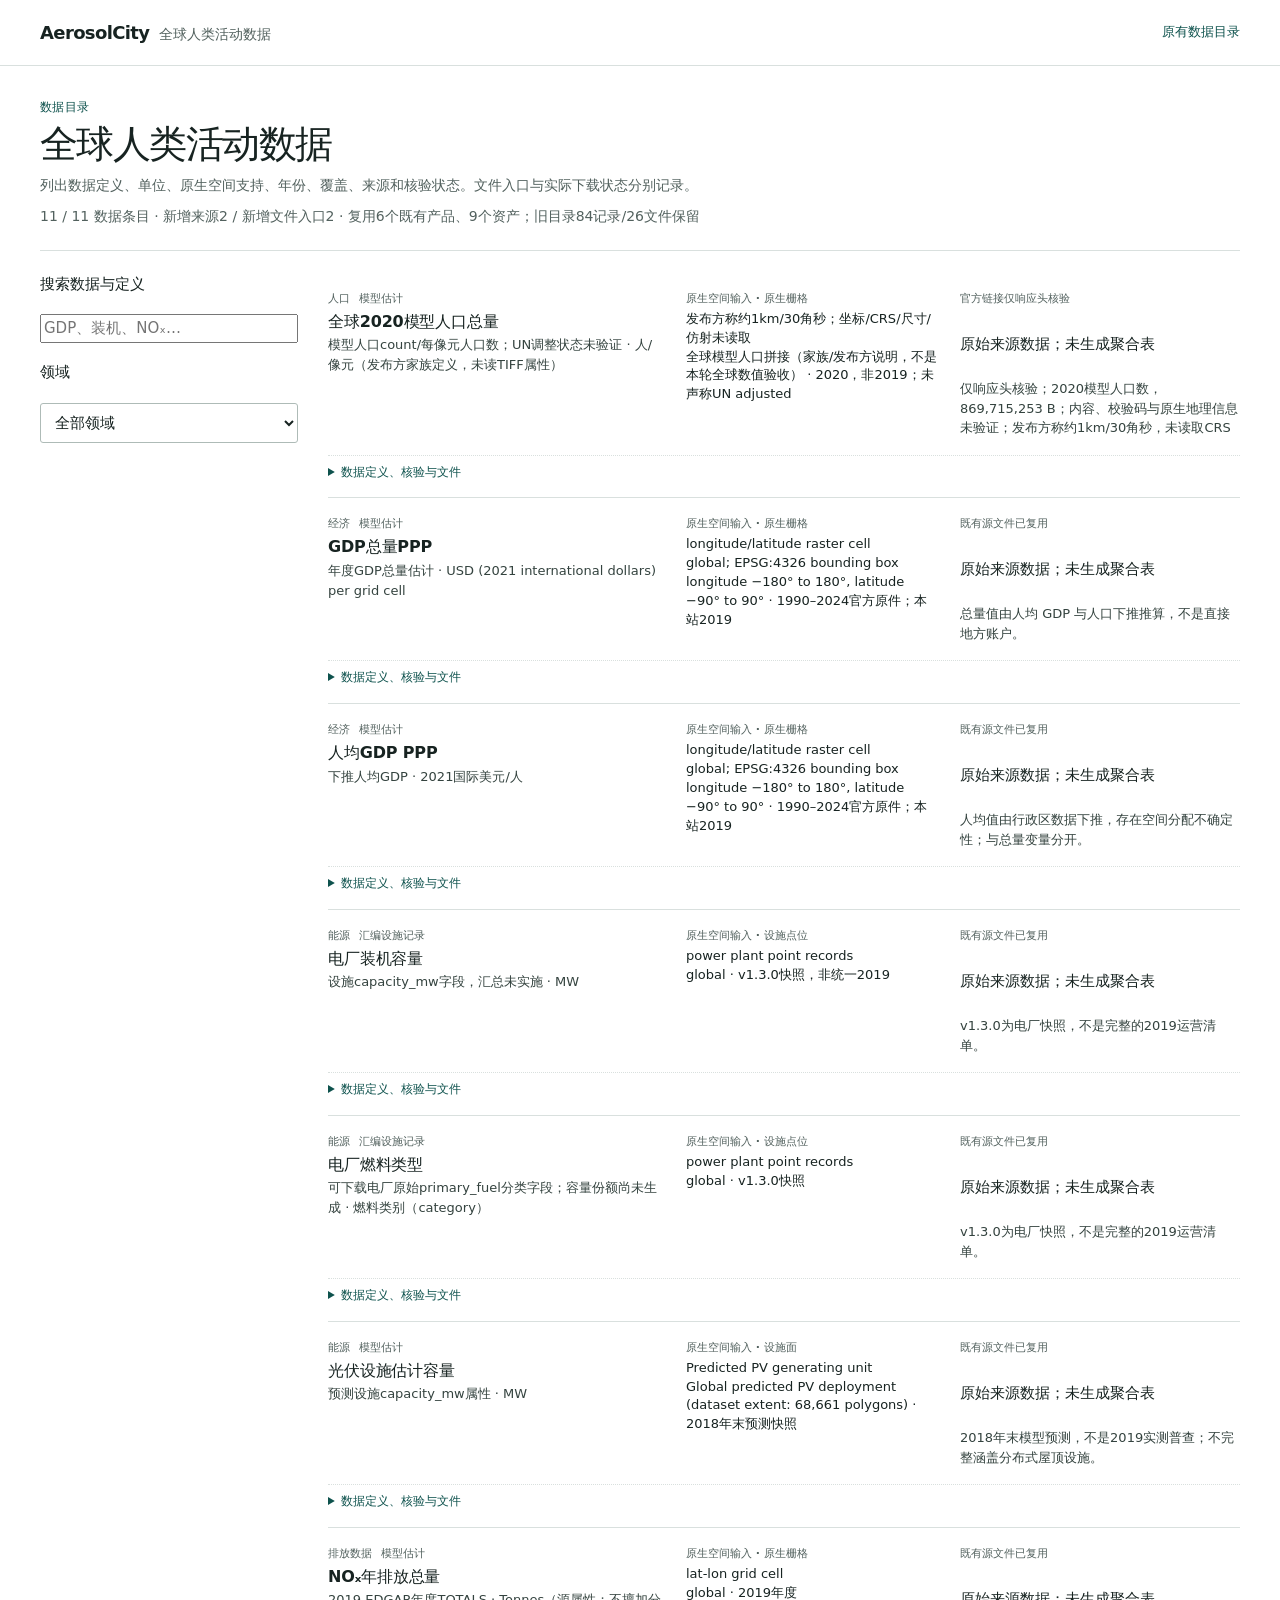
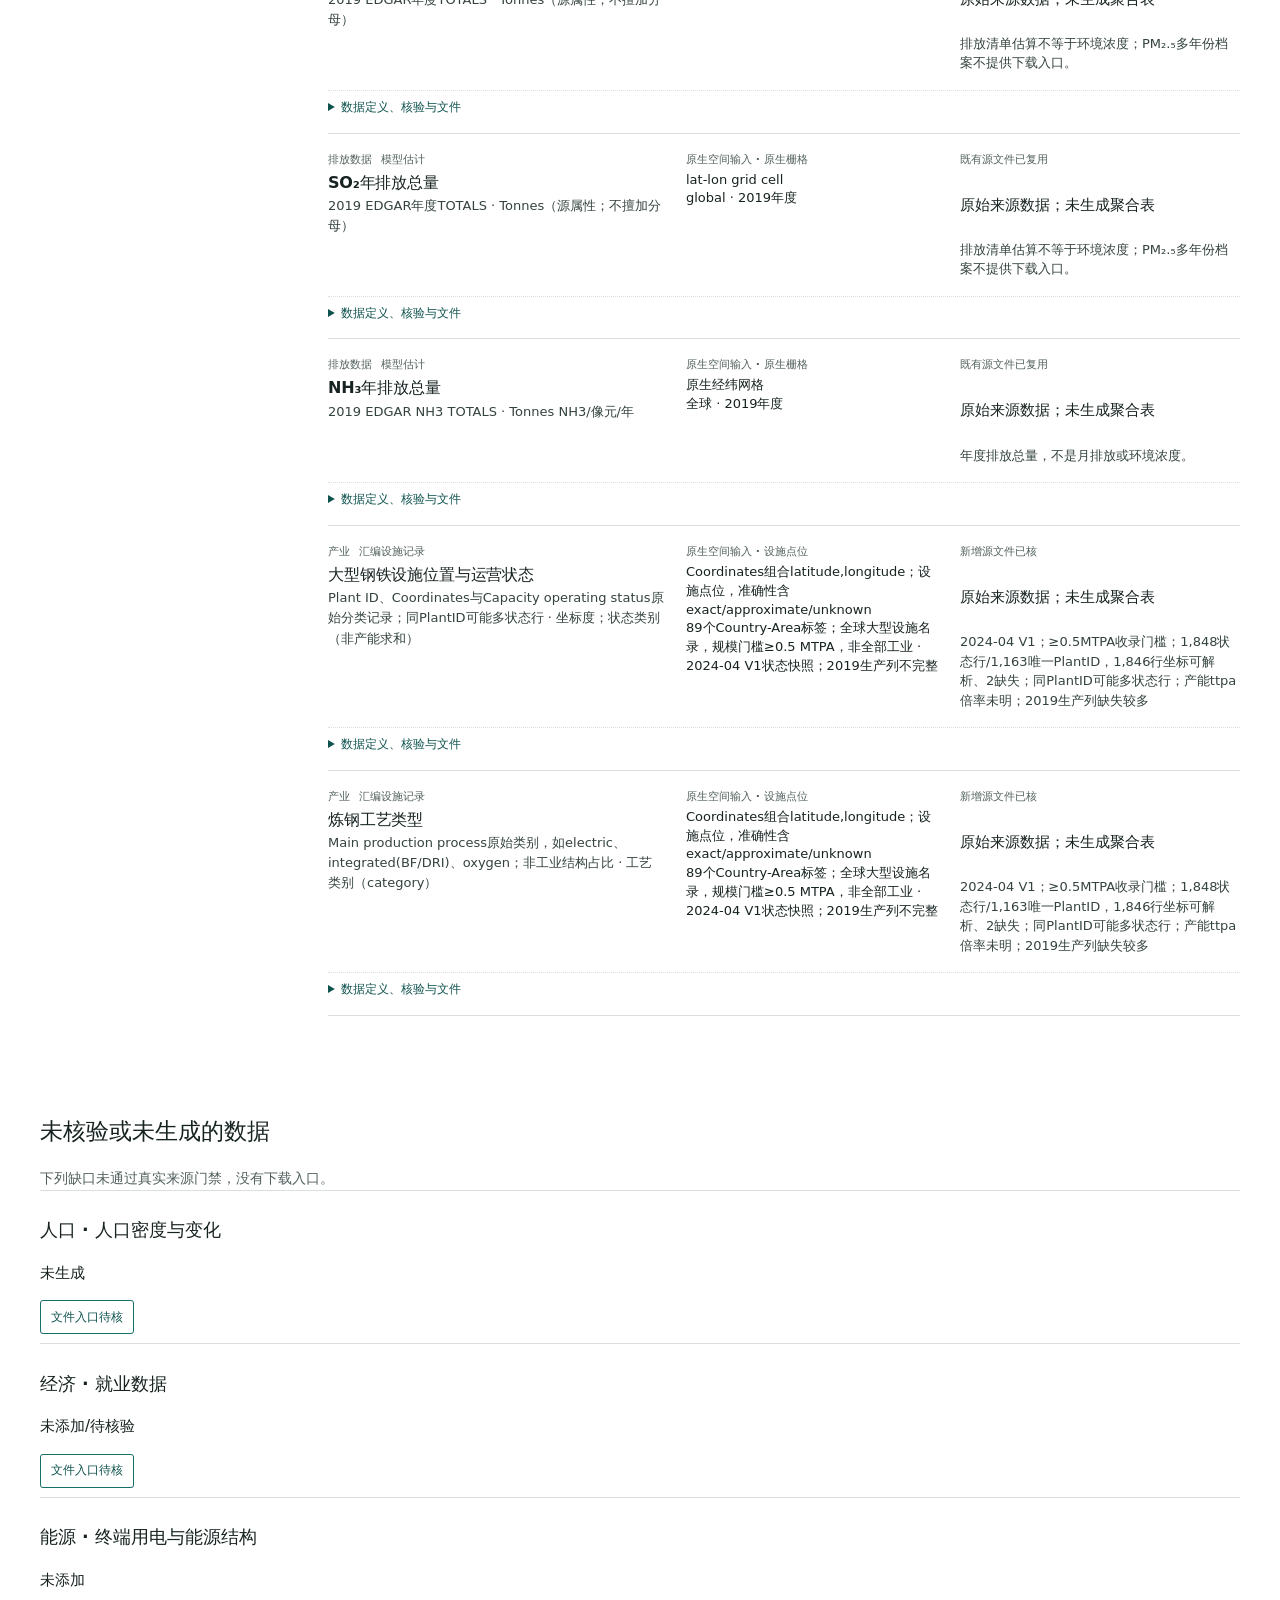
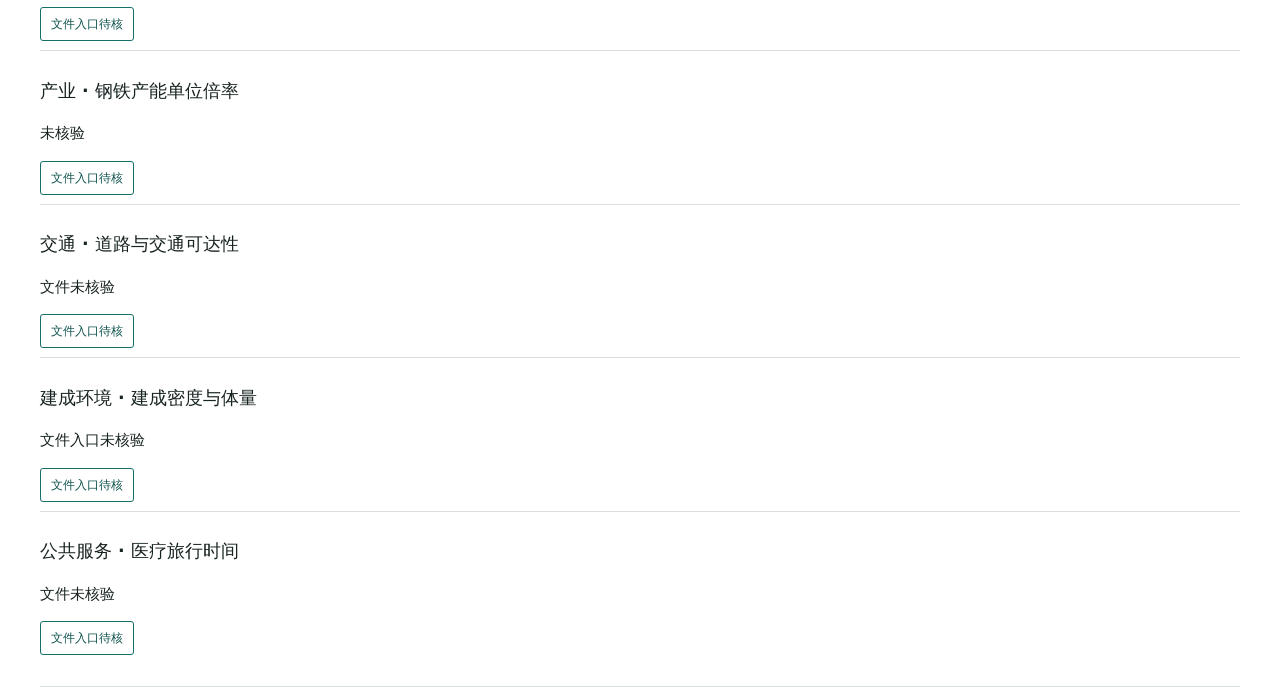
==== global-human-indicators.html @ 2b88f71c "Add global human activity data page with verified source links" ====
<!doctype html><html lang="zh-CN"><head><meta charset="utf-8"><meta name="viewport" content="width=device-width, initial-scale=1"><title>AerosolCity · 全球人类活动数据</title><link rel="stylesheet" href="./styles.css?v=d034-r02"><script src="./human-indicators.js?v=d036-r05" defer></script></head><body><header class="site-header"><a class="brand" href="./index.html"><span class="brand-name">AerosolCity</span><span class="brand-subtitle">全球人类活动数据</span></a><a class="header-link" href="./index.html">原有数据目录</a></header><main class="page-shell"><section class="intro"><p class="eyebrow">数据目录</p><h1>全球人类活动数据</h1><p class="intro-note" id="scope-note"></p><p id="counts" class="intro-note"></p></section><section class="catalog"><form class="filter-panel" id="human-filters"><label for="human-search">搜索数据与定义</label><input id="human-search" type="search" placeholder="GDP、装机、NOₓ…"><label for="human-domain">领域</label><select id="human-domain"><option value="">全部领域</option></select></form><p id="human-error" hidden></p><div id="human-list"></div></section><section class="intro"><h2>未核验或未生成的数据</h2><p class="intro-note">下列缺口未通过真实来源门禁，没有下载入口。</p><div id="human-gaps"></div></section></main></body></html>
---- styles.css ----
:root {
  color-scheme: light;
  --paper: #ffffff;
  --ink: #172321;
  --muted: #52615e;
  --line: #d9e0de;
  --soft: #f5f8f7;
  --accent: #146f67;
  --accent-dark: #0e524d;
  --danger: #842f2f;
  font-family: Inter, ui-sans-serif, system-ui, -apple-system, BlinkMacSystemFont, "Segoe UI", "Noto Sans CJK SC", "PingFang SC", sans-serif;
  font-synthesis: none;
  text-rendering: optimizeLegibility;
}

* { box-sizing: border-box; }
html { scroll-behavior: smooth; }
body { margin: 0; background: var(--paper); color: var(--ink); font-size: 15px; line-height: 1.55; }
a { color: var(--accent-dark); text-underline-offset: 0.17em; overflow-wrap: anywhere; }
a:hover { text-decoration-thickness: 2px; }
button, input, select { color: inherit; font: inherit; }
button, select, summary, a { -webkit-tap-highlight-color: transparent; }
:focus-visible { outline: 3px solid var(--accent); outline-offset: 3px; }
[hidden] { display: none !important; }
.visually-hidden { position: absolute !important; width: 1px; height: 1px; padding: 0; margin: -1px; overflow: hidden; clip: rect(0, 0, 0, 0); white-space: nowrap; border: 0; }

.site-header { min-height: 66px; display: flex; align-items: center; justify-content: space-between; gap: 20px; padding: 12px max(22px, calc((100vw - 1200px) / 2)); border-bottom: 1px solid var(--line); }
.brand { display: inline-flex; align-items: baseline; gap: 10px; color: var(--ink); text-decoration: none; white-space: nowrap; }
.brand-name { font-size: 18px; font-weight: 720; letter-spacing: -0.035em; }
.brand-divider { color: var(--accent); font-weight: 500; }
.brand-subtitle { font-size: 14px; color: var(--muted); }
.header-link { font-size: 13px; font-weight: 650; text-decoration: none; }

.page-shell { width: min(1200px, calc(100% - 44px)); margin: 0 auto; }
.intro { padding: 32px 0 22px; border-bottom: 1px solid var(--line); }
.eyebrow { margin: 0 0 5px; color: var(--accent-dark); font-size: 12px; font-weight: 720; letter-spacing: 0.035em; }
h1, h2, h3, h4, p { overflow-wrap: anywhere; }
h1 { margin: 0; max-width: 900px; font-size: clamp(26px, 3.8vw, 38px); line-height: 1.18; letter-spacing: -0.04em; font-weight: 690; }
.intro-note { max-width: 760px; margin: 9px 0 0; color: var(--muted); font-size: 14px; }
.catalog { display: grid; grid-template-columns: 258px minmax(0, 1fr); gap: 30px; align-items: start; padding: 22px 0 48px; }
.filter-panel { position: sticky; top: 12px; display: grid; gap: 18px; }
.search-field, .access-filter, .filter-control { display: grid; gap: 5px; }
.search-field label, .access-filter label, .filter-control label { font-size: 12px; font-weight: 690; color: var(--muted); }
.search-field input, select { width: 100%; min-height: 40px; border: 1px solid #aebbb7; border-radius: 3px; background: var(--paper); padding: 8px 10px; }
.search-field input::placeholder { color: #72807d; opacity: 1; }
.primary-filters { display: grid; gap: 15px; }
.line-fieldset { min-width: 0; margin: 0; padding: 0; border: 0; }
.line-fieldset legend { margin-bottom: 7px; font-size: 12px; font-weight: 690; color: var(--muted); }
.line-filters { display: grid; gap: 5px; }
.line-option { display: flex; align-items: center; gap: 8px; min-height: 27px; cursor: pointer; font-size: 13px; }
.line-option input { width: 15px; height: 15px; margin: 0; accent-color: var(--accent); }
.line-option small { margin-left: auto; color: var(--muted); font-variant-numeric: tabular-nums; }
.reset-button { justify-self: start; border: 1px solid var(--accent); border-radius: 3px; padding: 7px 12px; background: var(--paper); color: var(--accent-dark); font-size: 13px; font-weight: 680; cursor: pointer; }
.reset-button:hover { background: var(--soft); }
.advanced-filters { padding-top: 12px; border-top: 1px solid var(--line); }
.advanced-filters summary { width: fit-content; cursor: pointer; color: var(--accent-dark); font-size: 13px; font-weight: 680; }
.advanced-grid { display: grid; gap: 12px; margin-top: 13px; }
.filter-note { margin: 12px 0 0; color: var(--muted); font-size: 12px; }

.results { min-width: 0; }
.results-heading { display: flex; align-items: baseline; justify-content: space-between; gap: 18px; min-height: 39px; border-bottom: 1px solid var(--ink); }
.results-heading h2 { margin: 0 0 8px; font-size: 20px; line-height: 1.2; letter-spacing: -0.02em; font-weight: 680; }
.match-count { display: flex; gap: 6px; align-items: baseline; margin: 0 0 8px; color: var(--muted); font-size: 12px; }
.match-count strong { color: var(--ink); font-size: 15px; font-variant-numeric: tabular-nums; }
.active-filters { display: flex; flex-wrap: wrap; gap: 6px; min-height: 5px; padding-top: 8px; }
.active-filter { padding: 2px 7px; background: var(--soft); color: var(--muted); font-size: 11px; }
.product-list { border-top: 0; }
.product-row { display: grid; grid-template-columns: minmax(220px, 1.2fr) minmax(190px, 0.9fr) minmax(210px, 1fr); gap: 22px; padding: 17px 0 16px; border-bottom: 1px solid var(--line); }
.row-identity, .row-scope, .row-action { min-width: 0; }
.row-identity h3 { margin: 0 0 3px; font-size: 16px; line-height: 1.34; font-weight: 680; letter-spacing: -0.01em; overflow-wrap: anywhere; }
.identity-flags { display: flex; flex-wrap: wrap; gap: 5px 9px; margin-bottom: 4px; color: var(--muted); font-size: 11px; }
.name-pending { color: var(--accent-dark); font-weight: 680; }
.row-use { margin: 0; color: #34433f; font-size: 13px; }
.row-label { display: block; margin-bottom: 3px; color: var(--muted); font-size: 11px; font-weight: 680; }
.row-scope p { margin: 0; font-size: 13px; line-height: 1.45; }
.scale-line { margin-top: 5px !important; color: var(--muted); font-size: 12px !important; }
.row-action { display: flex; flex-direction: column; align-items: flex-start; gap: 8px; }
.action-link, .action-button { display: inline-flex; align-items: center; justify-content: center; gap: 8px; min-height: 34px; max-width: 100%; border: 1px solid var(--accent); border-radius: 3px; padding: 6px 10px; background: var(--paper); color: var(--accent-dark); font-size: 12px; line-height: 1.35; font-weight: 680; text-align: left; text-decoration: none; overflow-wrap: anywhere; cursor: pointer; }
.action-link:hover, .action-button:hover { background: var(--soft); }
.action-static { color: var(--muted); font-size: 13px; font-weight: 650; }
.row-limit { margin: 0; color: #34433f; font-size: 13px; line-height: 1.5; }
.detail-wrap { grid-column: 1 / -1; min-width: 0; margin-top: -5px; }
.product-detail { border-top: 1px dotted var(--line); padding-top: 7px; }
.product-detail summary { width: fit-content; cursor: pointer; color: var(--accent-dark); font-size: 12px; font-weight: 680; }
.detail-body { display: grid; grid-template-columns: repeat(2, minmax(0, 1fr)); gap: 14px 24px; padding: 14px 0 2px; }
.detail-section { min-width: 0; }
.detail-section h4 { margin: 0 0 7px; font-size: 13px; font-weight: 700; }
.detail-section p { margin: 4px 0; font-size: 13px; }
.detail-section .quiet { color: var(--muted); font-size: 12px; }
.keyline { display: flex; flex-wrap: wrap; gap: 5px 12px; color: var(--muted); font-size: 12px; }
.keyline code, .hash-value { color: var(--ink); font-family: ui-monospace, SFMono-Regular, Menlo, Consolas, monospace; font-size: 11px; overflow-wrap: anywhere; }
.version-line { margin: 5px 0 0; color: var(--muted); font-size: 12px; }
.axis-grid { display: grid; grid-template-columns: repeat(3, minmax(0, 1fr)); gap: 8px; }
.axis-cell { min-width: 0; border-left: 2px solid var(--accent); padding-left: 8px; }
.axis-cell dt { color: var(--muted); font-size: 11px; }
.axis-cell dd { margin: 2px 0 0; font-size: 12px; overflow-wrap: anywhere; }
.fact-list { display: grid; grid-template-columns: minmax(100px, 0.8fr) minmax(0, 1.7fr); gap: 5px 12px; margin: 0; }
.fact-list dt { color: var(--muted); font-size: 11px; }
.fact-list dd { margin: 0; font-size: 12px; overflow-wrap: anywhere; }
.variable-list { display: grid; gap: 7px; }
.variable-row { display: grid; grid-template-columns: minmax(0, 1fr) auto; gap: 2px 12px; border-bottom: 1px solid var(--line); padding-bottom: 6px; }
.variable-row strong { font-size: 12px; font-weight: 650; overflow-wrap: anywhere; }
.variable-row code { color: var(--muted); font-family: ui-monospace, SFMono-Regular, Menlo, Consolas, monospace; font-size: 11px; overflow-wrap: anywhere; }
.variable-row .unit { font-size: 11px; color: var(--muted); text-align: right; }
.variable-row p { grid-column: 1 / -1; color: var(--muted); font-size: 11px; }
.asset-list { display: grid; gap: 9px; }
.asset-item { min-width: 0; padding: 9px 0; border-top: 1px solid var(--line); }
.asset-heading { display: flex; flex-wrap: wrap; justify-content: space-between; gap: 5px 12px; }
.asset-heading strong { font-size: 12px; }
.asset-heading a { font-size: 12px; font-weight: 680; }
.asset-meta { margin: 4px 0 7px !important; color: var(--muted); font-size: 11px !important; }
.asset-facts { display: grid; grid-template-columns: minmax(90px, 0.7fr) minmax(0, 1.3fr); gap: 4px 10px; margin: 0; }
.asset-facts dt { color: var(--muted); font-size: 10px; }
.asset-facts dd { margin: 0; font-size: 11px; overflow-wrap: anywhere; }
.citation { font-size: 12px !important; }
.source-link-list { display: flex; flex-wrap: wrap; gap: 7px 12px; }
.inline-note { border-left: 2px solid var(--accent); padding-left: 9px; }

.message { margin: 14px 0; border: 1px solid var(--line); padding: 15px; }
.error-message { border-color: #c98d8d; color: var(--danger); background: #fffafa; }
.empty-state h3 { margin: 0; font-size: 16px; }
.empty-state p { margin: 5px 0 12px; color: var(--muted); font-size: 13px; }
.site-footer { display: flex; justify-content: space-between; gap: 20px; width: min(1200px, calc(100% - 44px)); margin: 0 auto; padding: 15px 0 24px; border-top: 1px solid var(--line); color: var(--muted); font-size: 12px; }
.site-footer p { margin: 0; }
.site-footer a { flex: 0 0 auto; text-decoration: none; }

@media (max-width: 900px) {
  .catalog { grid-template-columns: minmax(0, 1fr); gap: 24px; }
  .filter-panel { position: static; }
  .primary-filters { grid-template-columns: minmax(0, 1fr) minmax(180px, 0.55fr) auto; align-items: end; gap: 18px; }
  .line-filters { grid-template-columns: repeat(2, minmax(0, 1fr)); }
  .advanced-grid { grid-template-columns: repeat(3, minmax(0, 1fr)); }
}
@media (max-width: 680px) {
  body { font-size: 14px; }
  .site-header { min-height: 58px; padding: 10px 17px; }
  .brand-name { font-size: 16px; }
  .brand-subtitle, .header-link { font-size: 12px; }
  .page-shell, .site-footer { width: min(100% - 34px, 1200px); }
  .intro { padding: 25px 0 18px; }
  h1 { font-size: 27px; }
  .intro-note { font-size: 13px; }
  .catalog { padding-top: 16px; }
  .primary-filters { grid-template-columns: minmax(0, 1fr); gap: 12px; }
  .line-filters { grid-template-columns: repeat(2, minmax(0, 1fr)); }
  .access-filter { max-width: 100%; }
  .advanced-grid { grid-template-columns: repeat(2, minmax(0, 1fr)); gap: 10px; }
  .product-row { grid-template-columns: minmax(0, 1fr); gap: 10px; padding: 15px 0; }
  .row-scope, .row-action { padding-top: 7px; border-top: 1px solid var(--line); }
  .row-action { display: grid; grid-template-columns: minmax(0, auto) minmax(0, 1fr); align-items: start; gap: 8px 12px; }
  .row-action .row-limit { grid-column: 1 / -1; }
  .detail-wrap { grid-column: 1; }
  .detail-body { grid-template-columns: minmax(0, 1fr); gap: 12px; }
  .axis-grid { gap: 6px; }
  .fact-list { grid-template-columns: minmax(95px, 0.65fr) minmax(0, 1.35fr); }
  .site-footer { display: block; padding-bottom: 18px; }
  .site-footer a { display: inline-block; margin-top: 8px; }
}
@media (max-width: 360px) {
  .axis-grid, .advanced-grid { grid-template-columns: minmax(0, 1fr); }
  .row-action { grid-template-columns: minmax(0, 1fr); }
  .row-action .row-limit { grid-column: 1; }
}
@media (prefers-reduced-motion: reduce) {
  html { scroll-behavior: auto; }
  *, *::before, *::after { animation-duration: 0.01ms !important; animation-iteration-count: 1 !important; transition-duration: 0.01ms !important; }
}
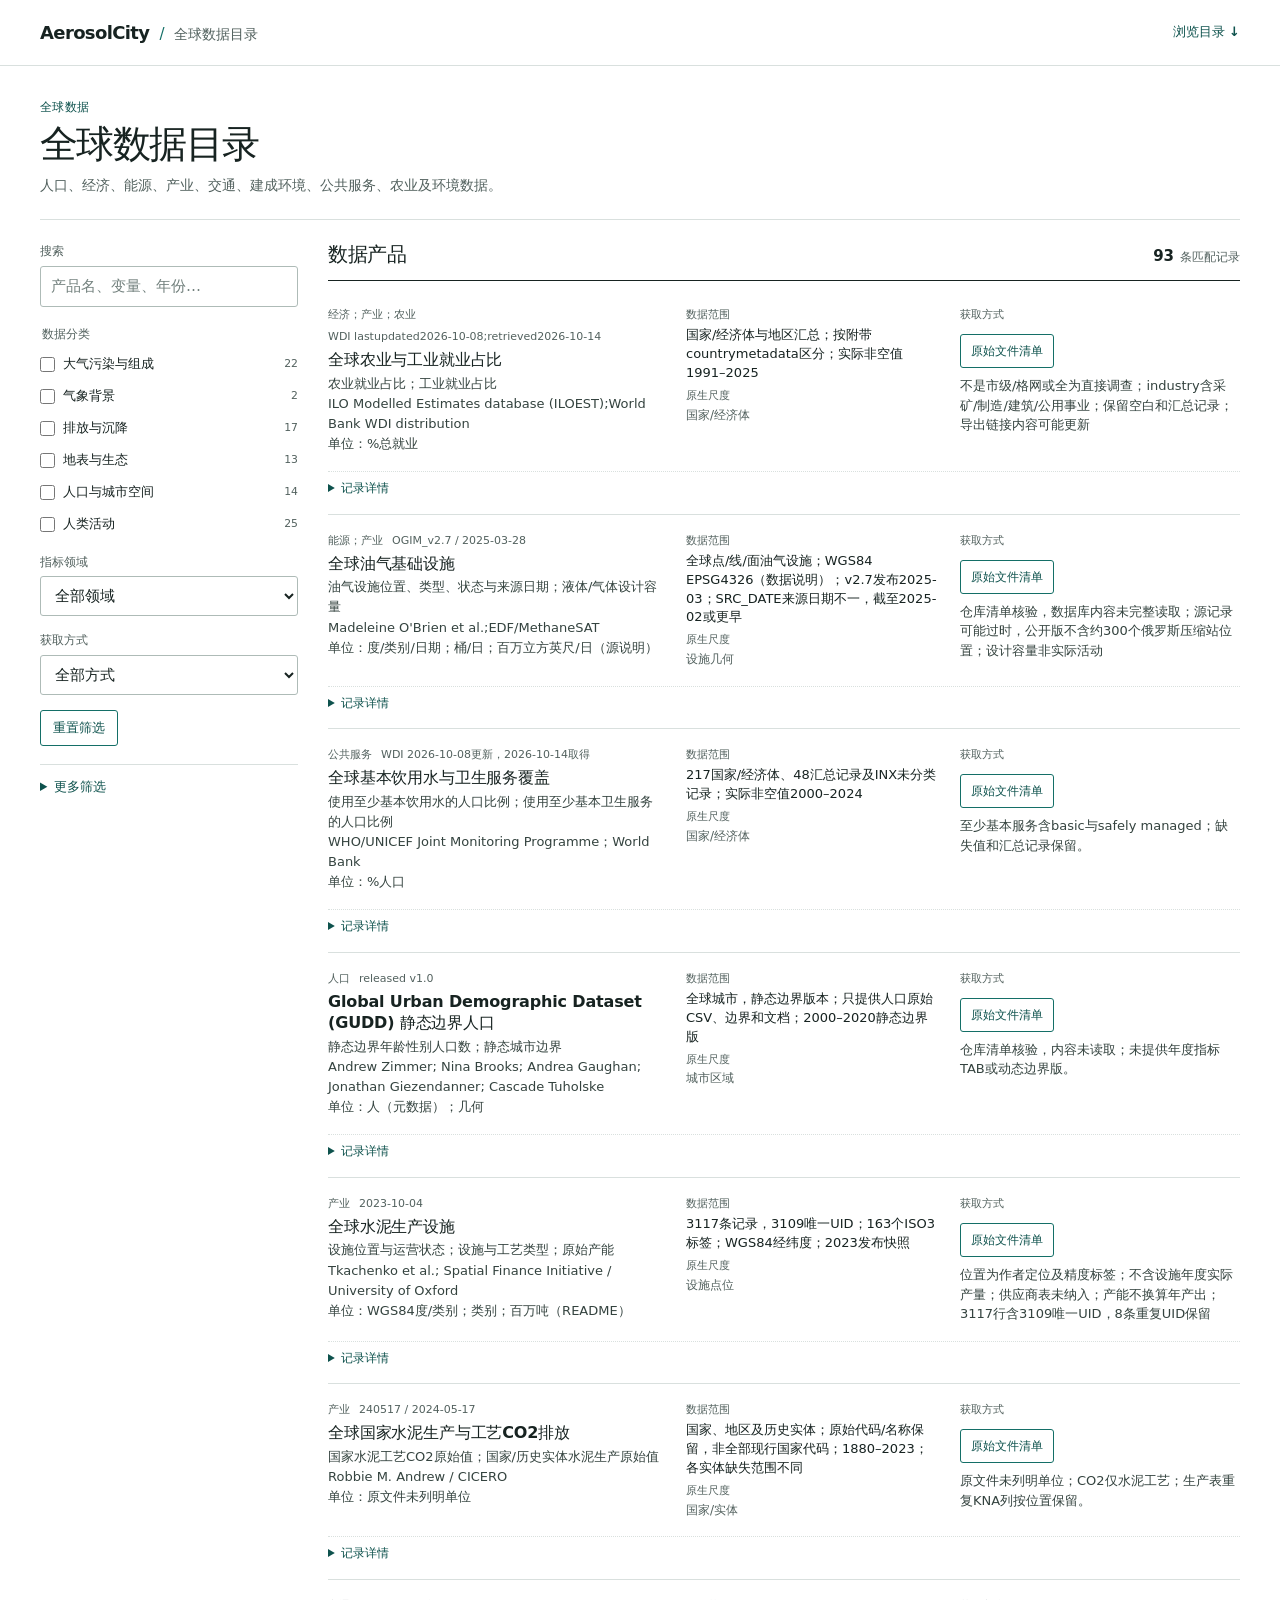
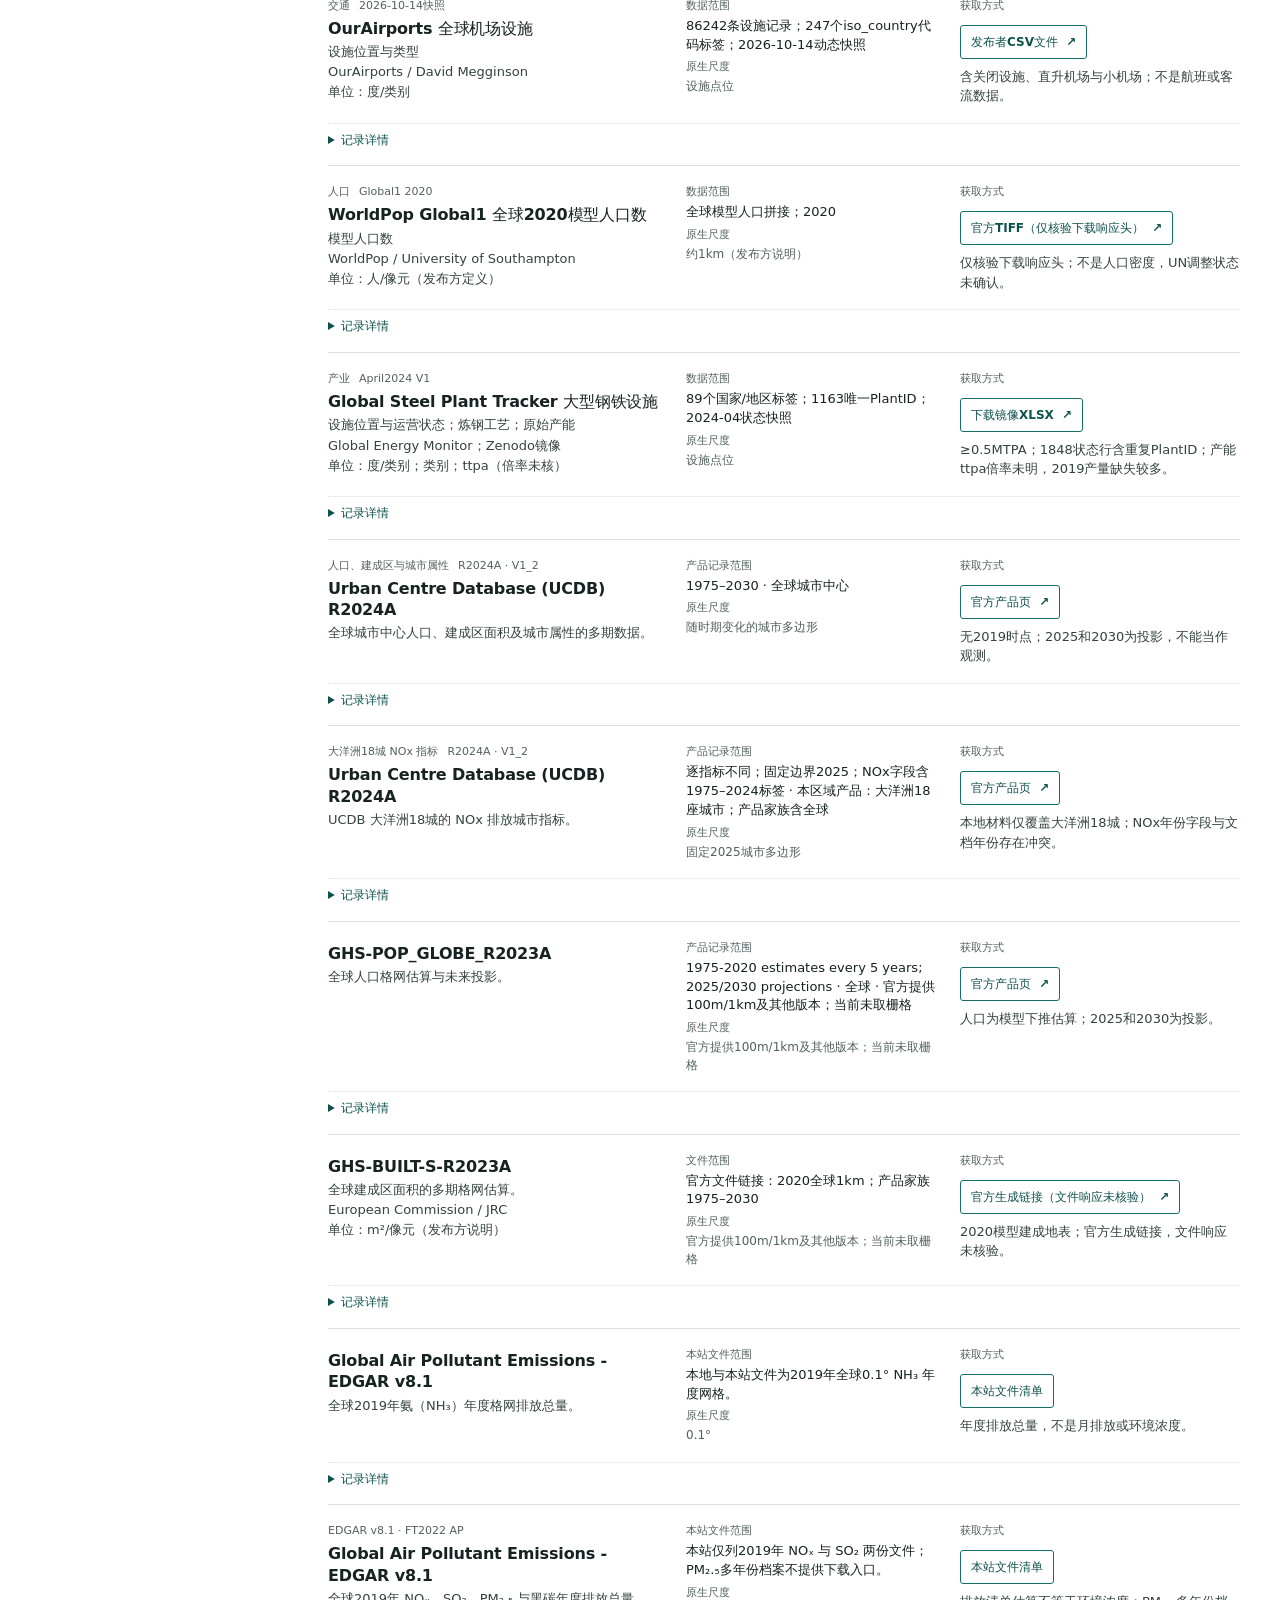
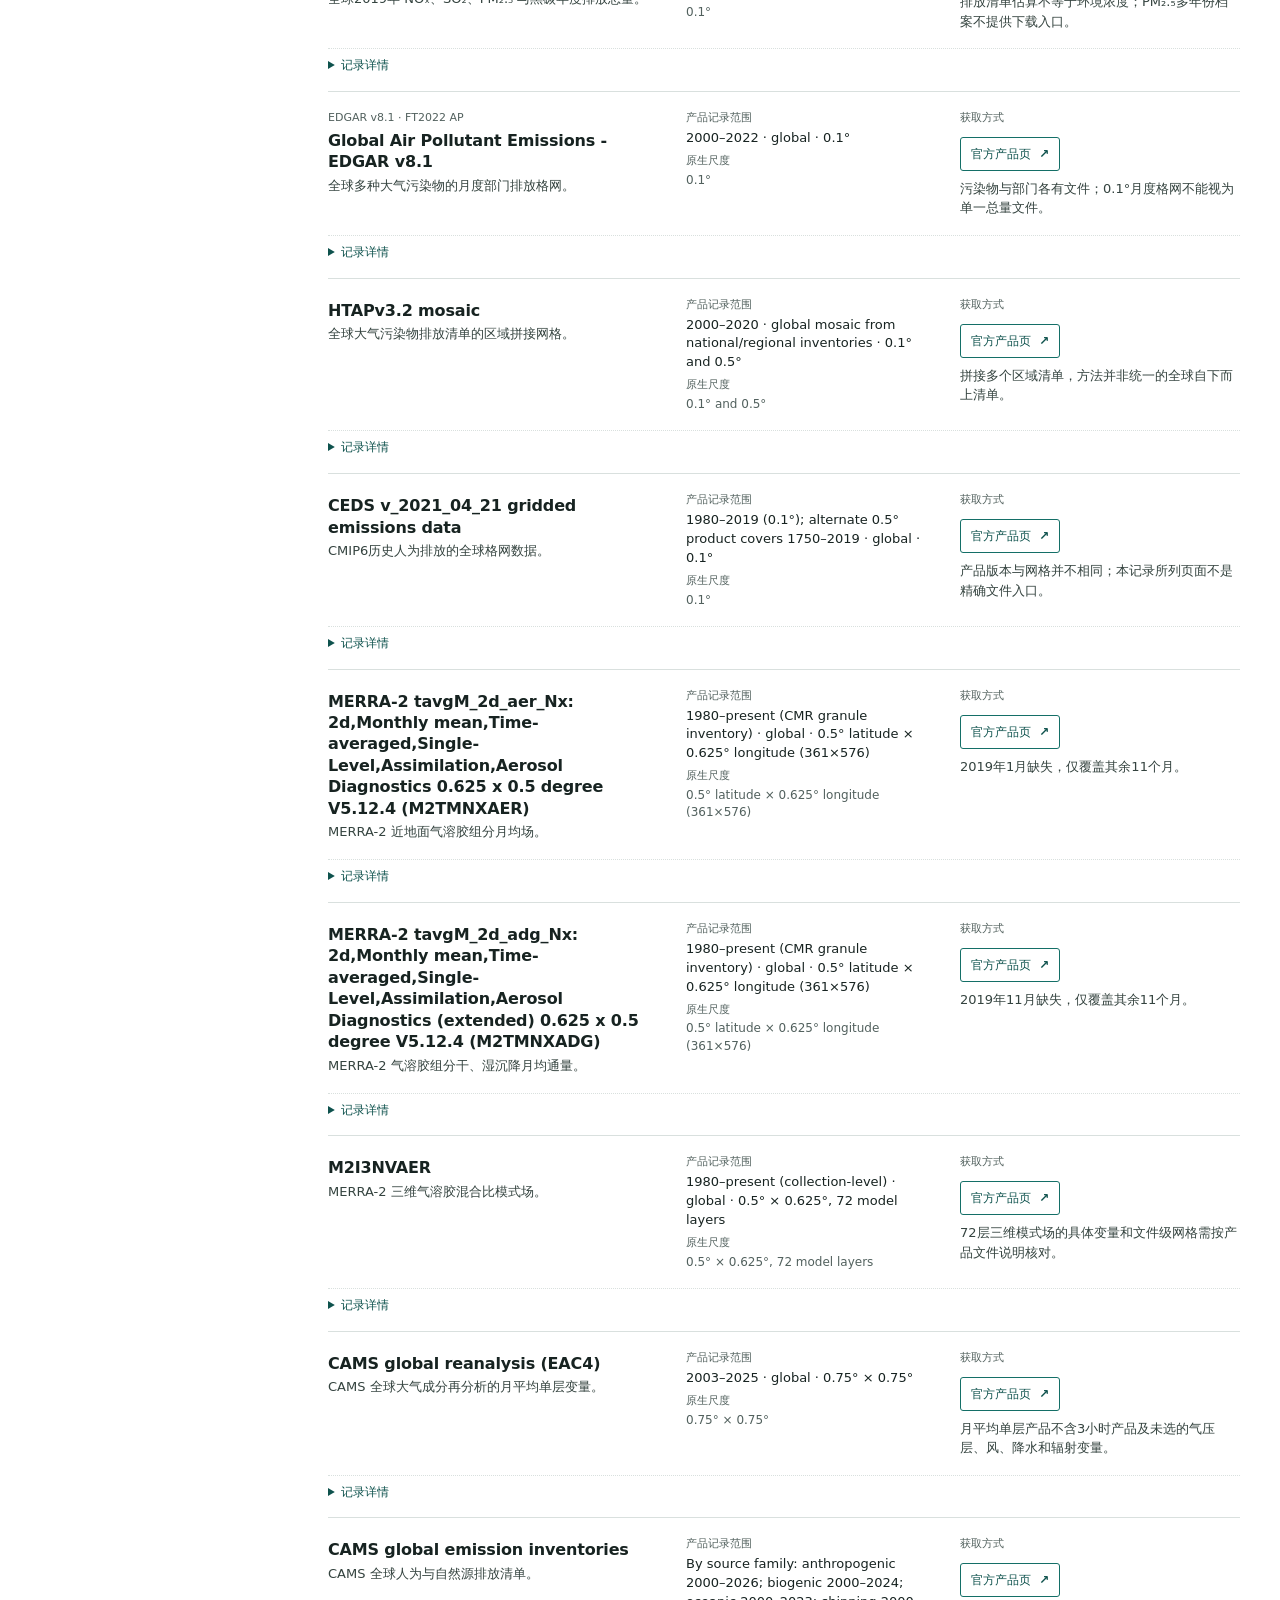
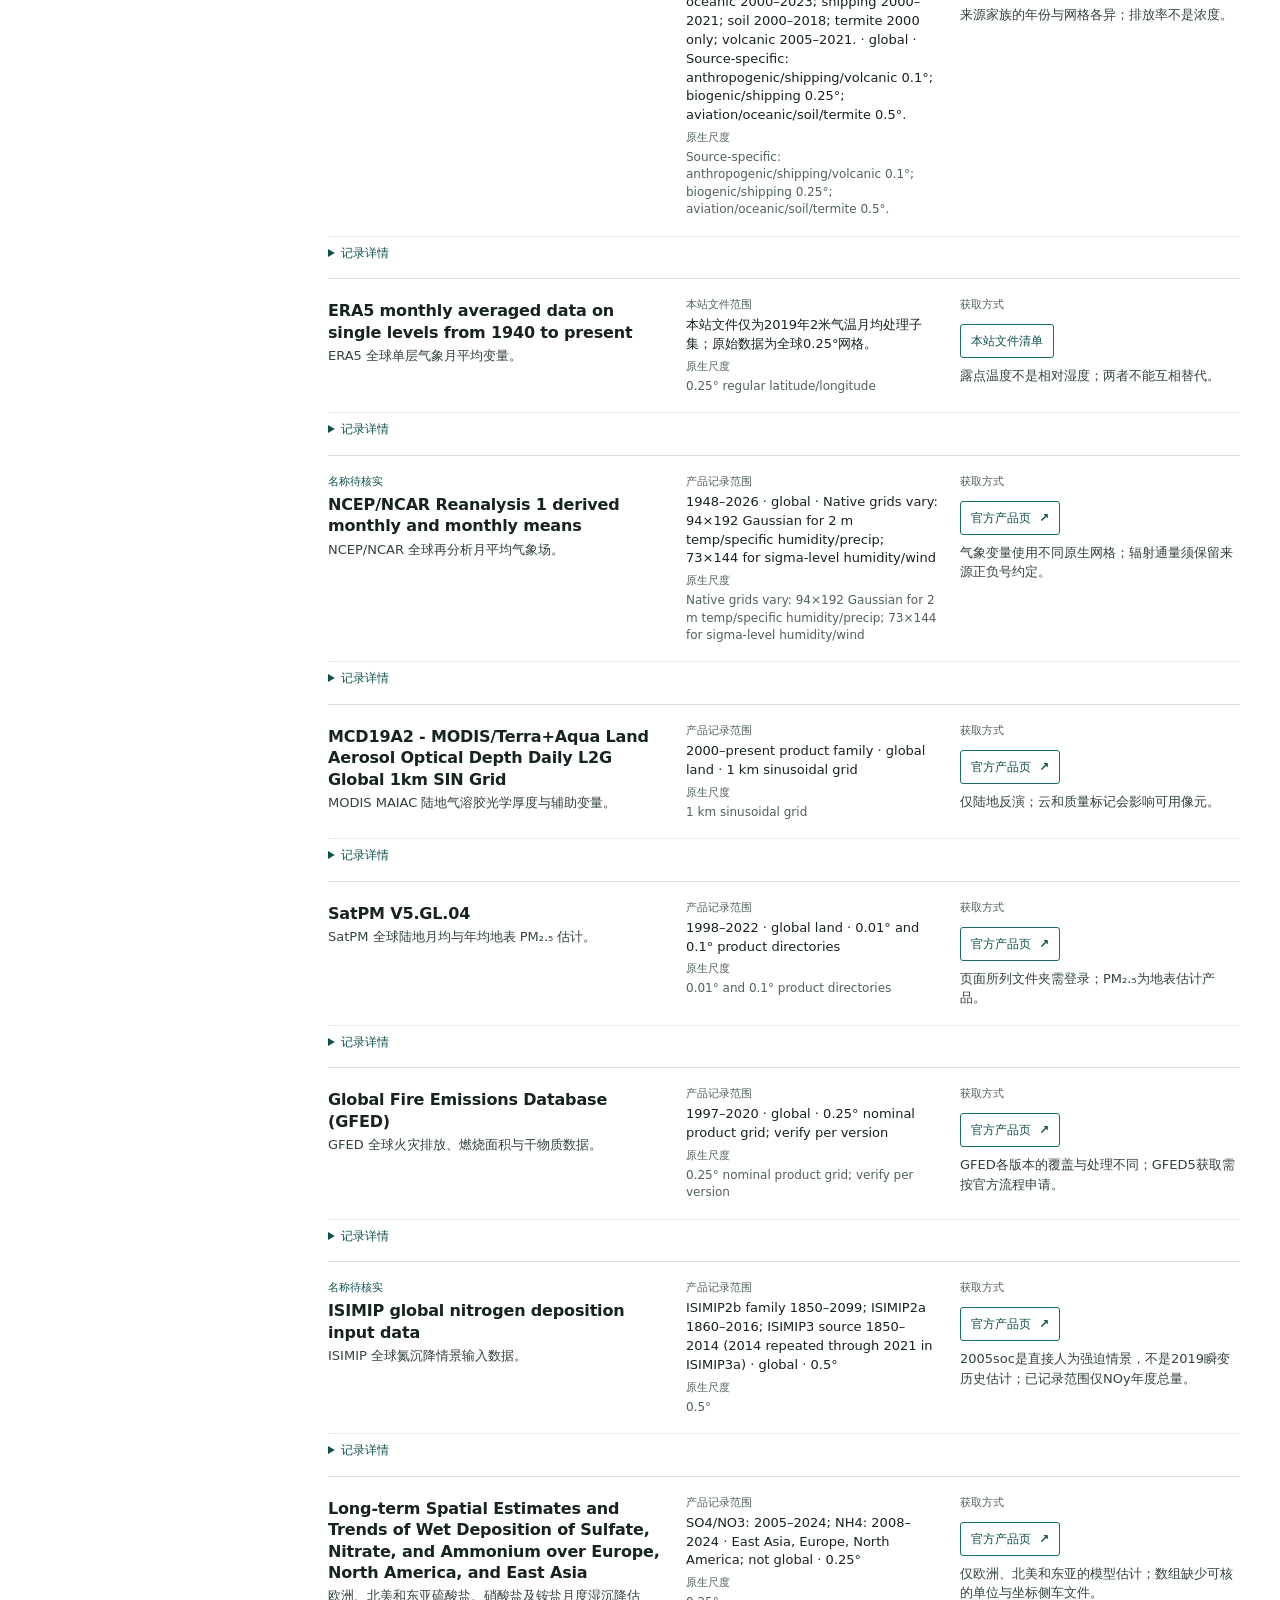
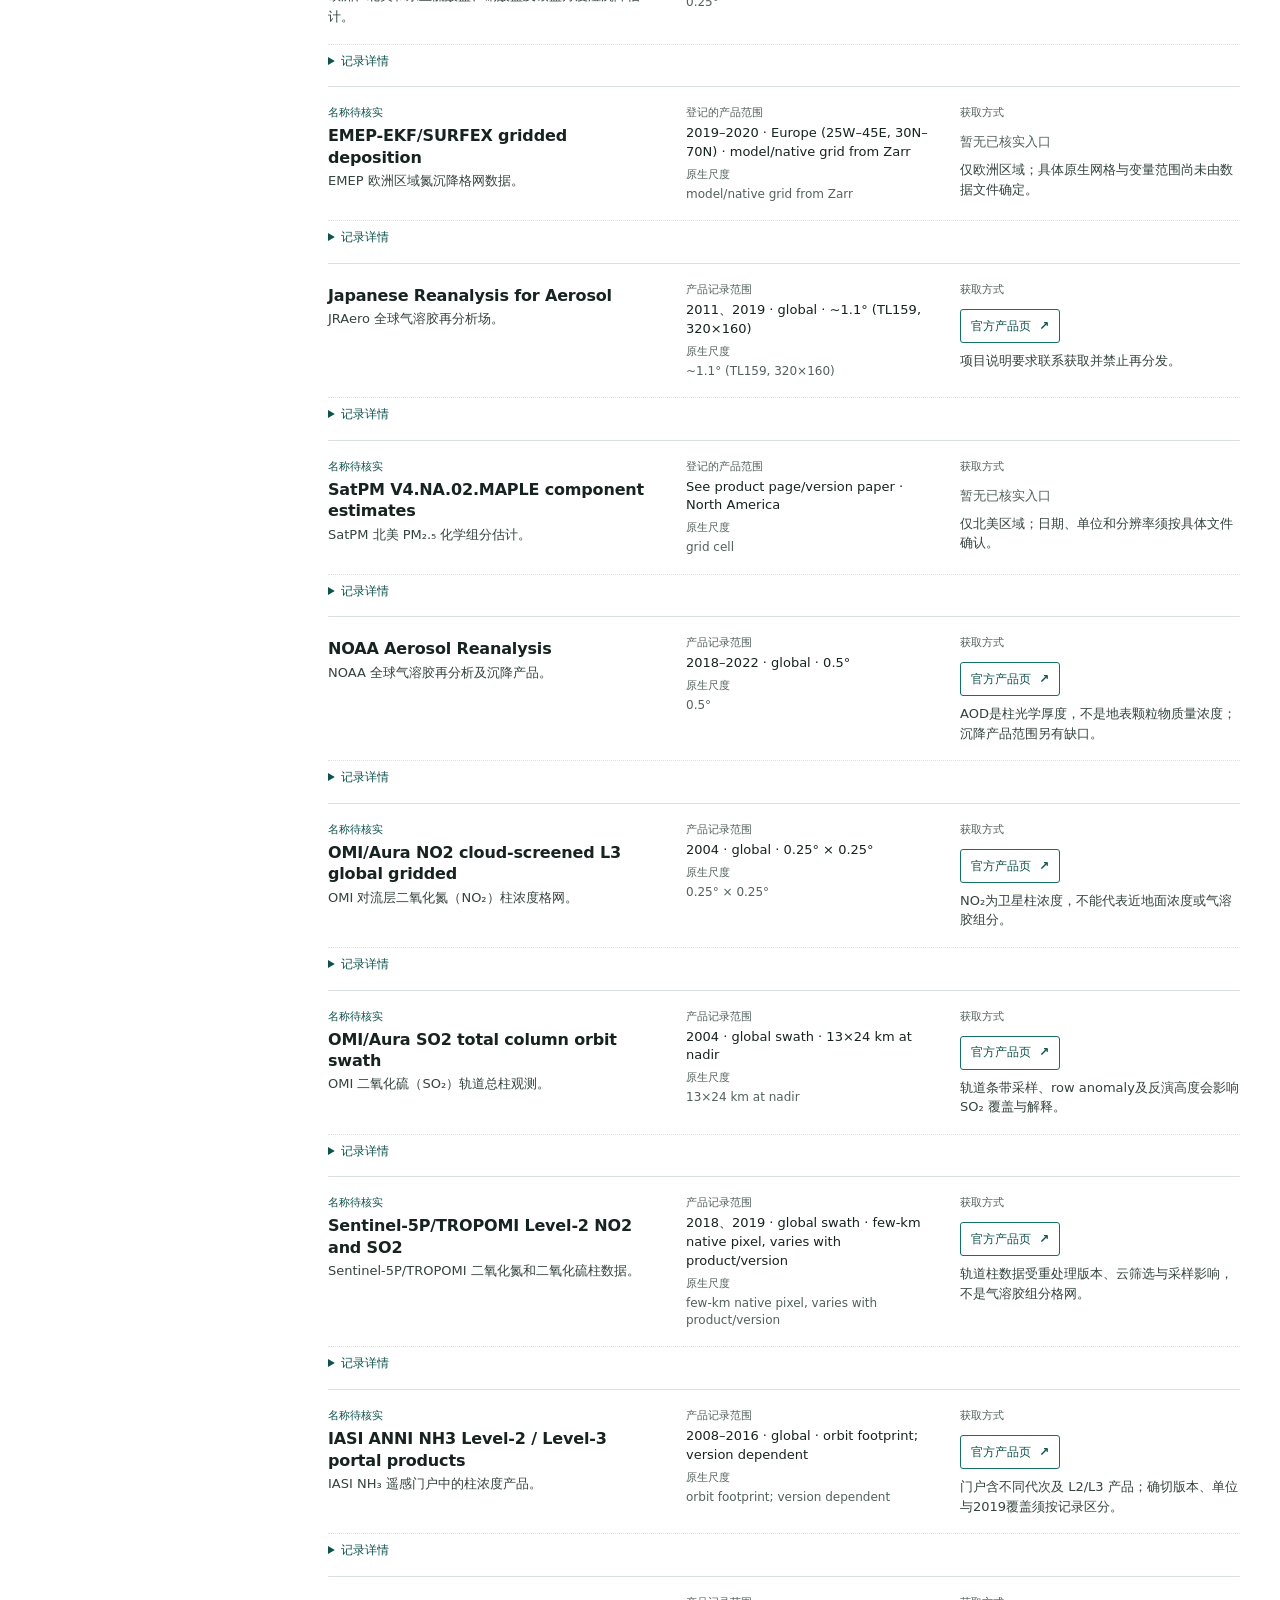
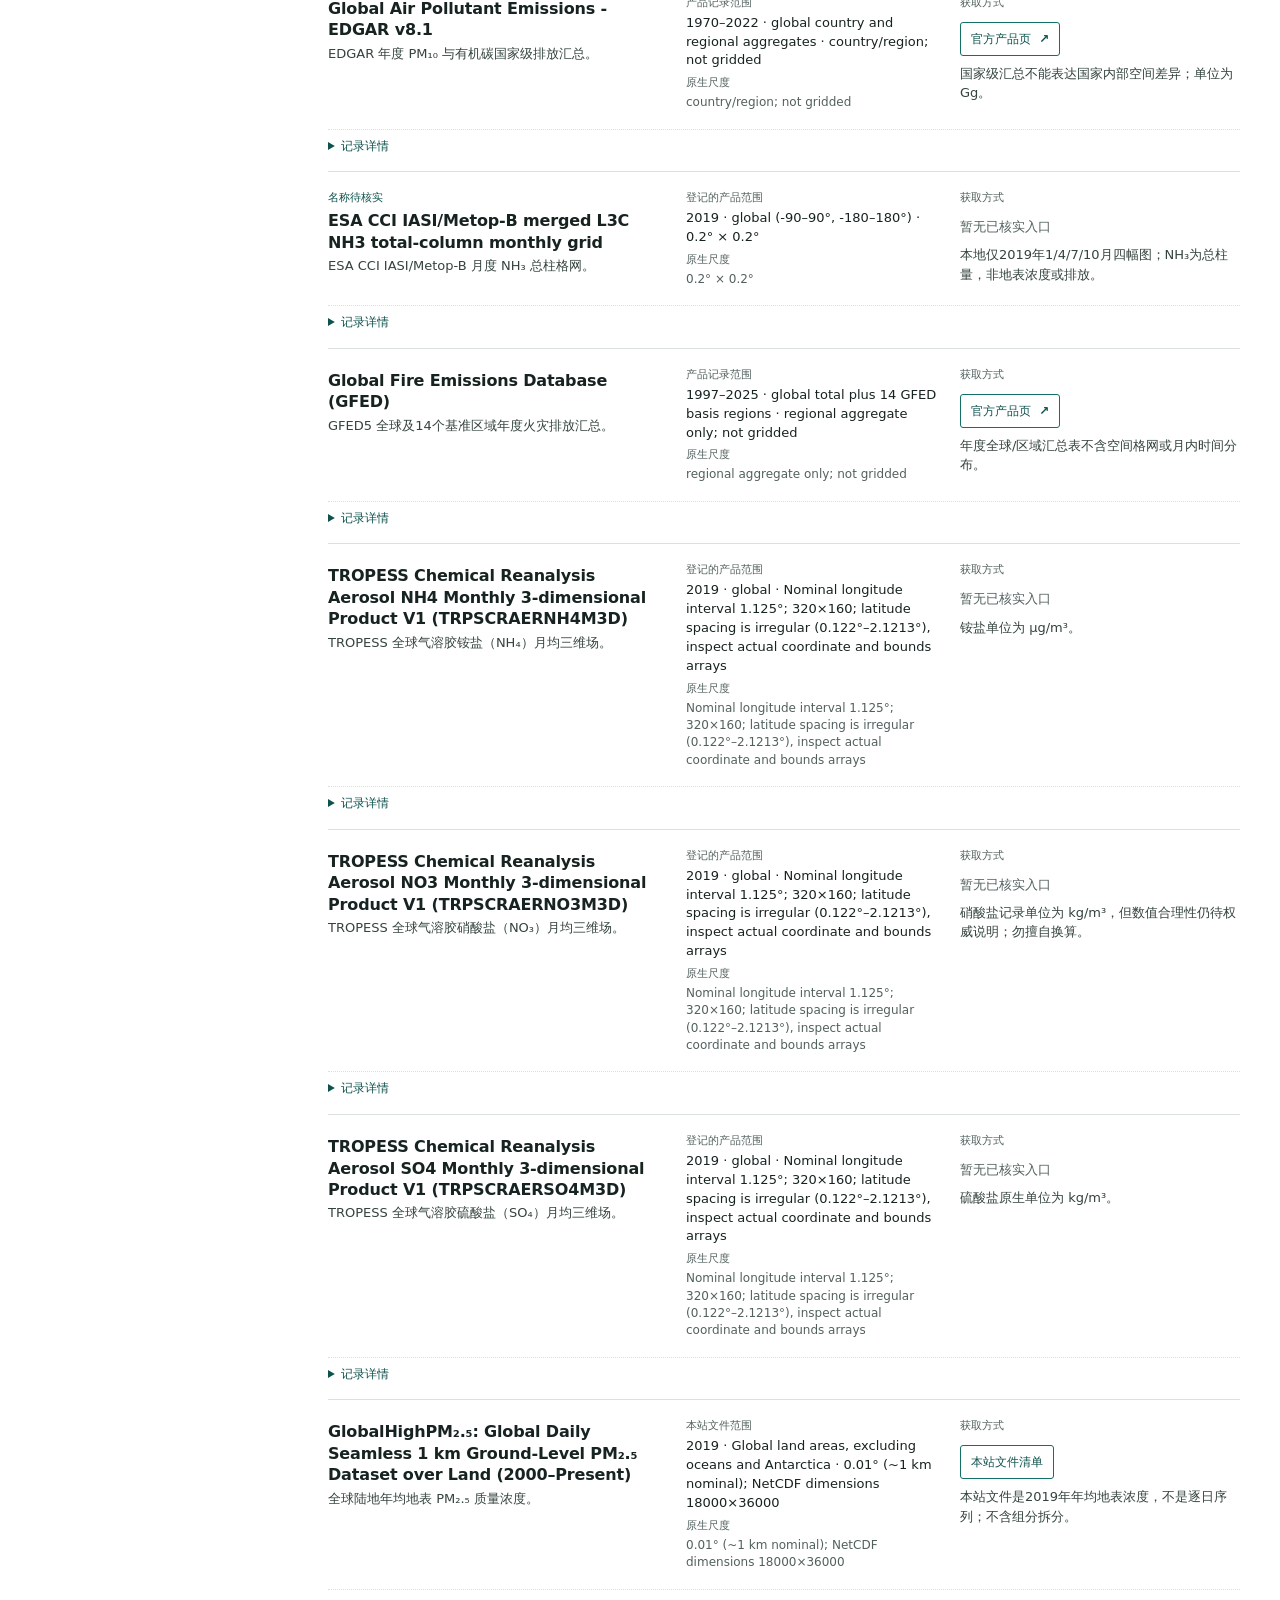
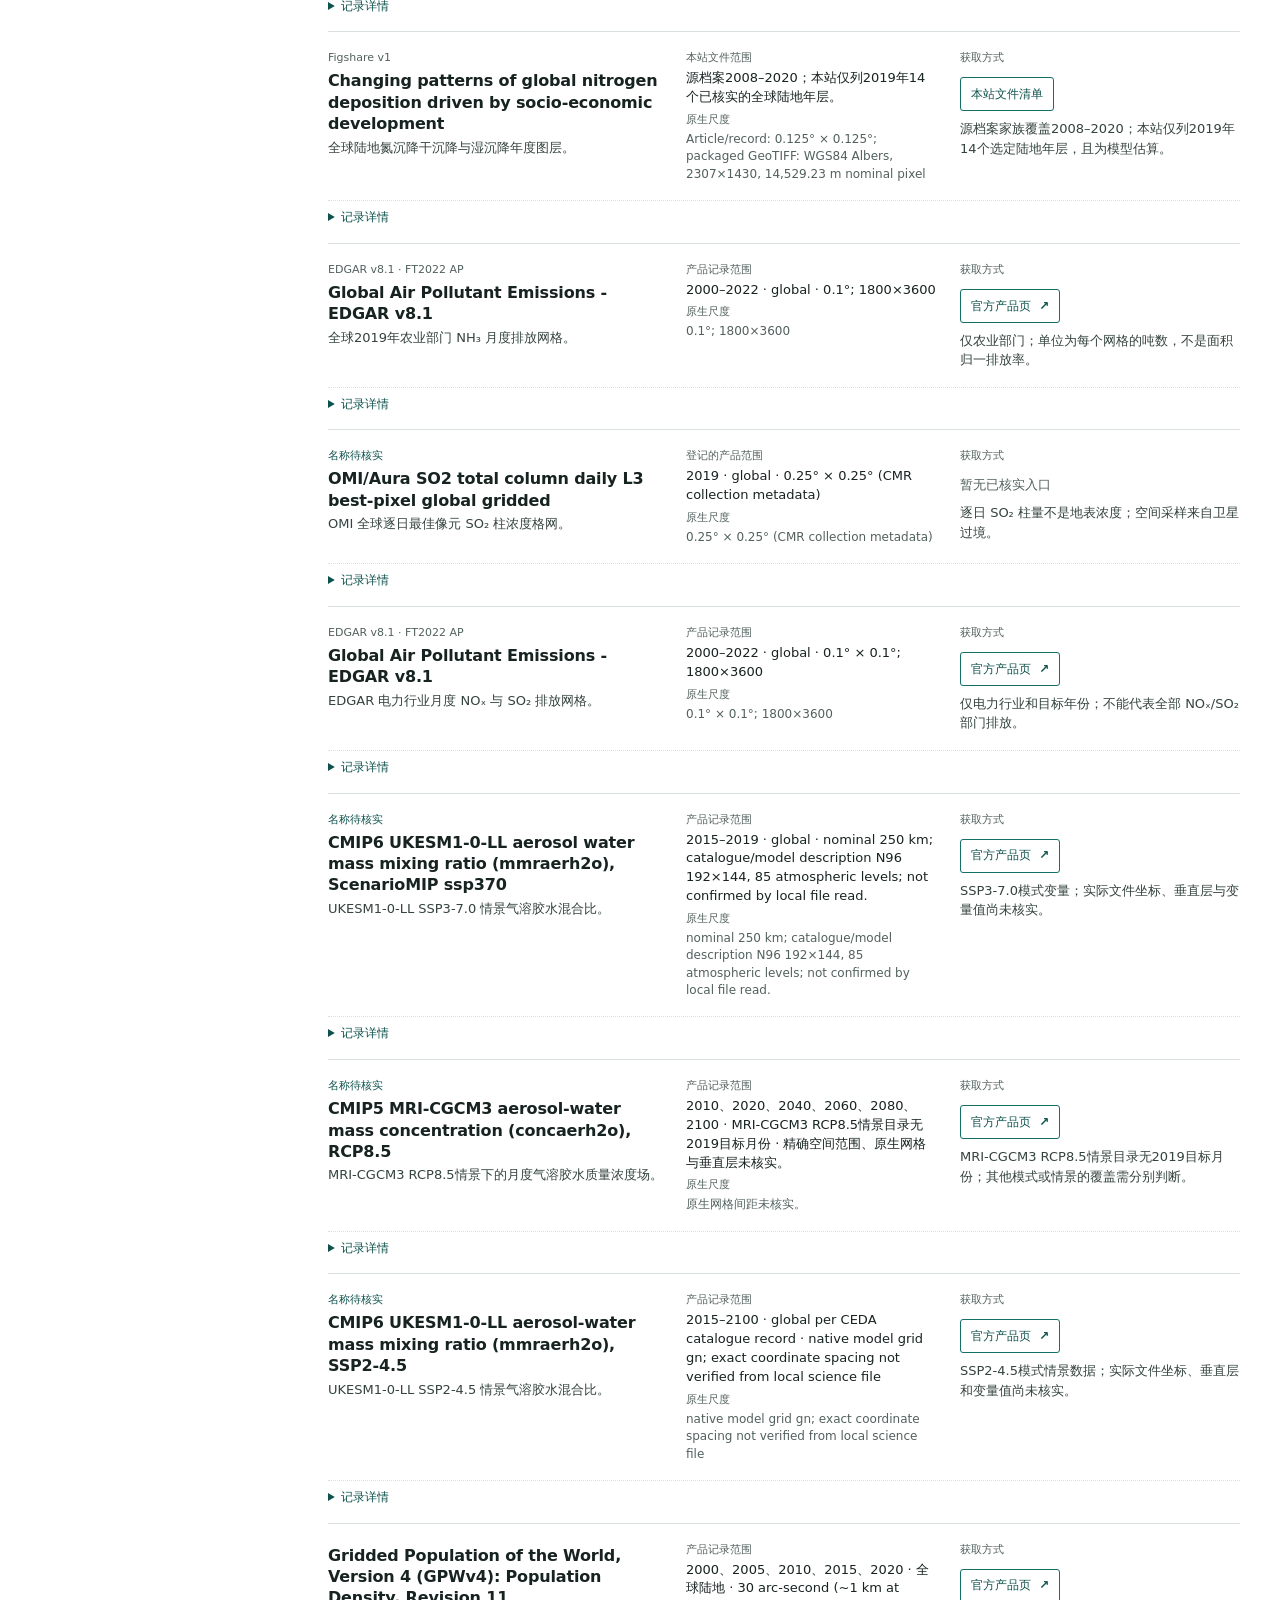
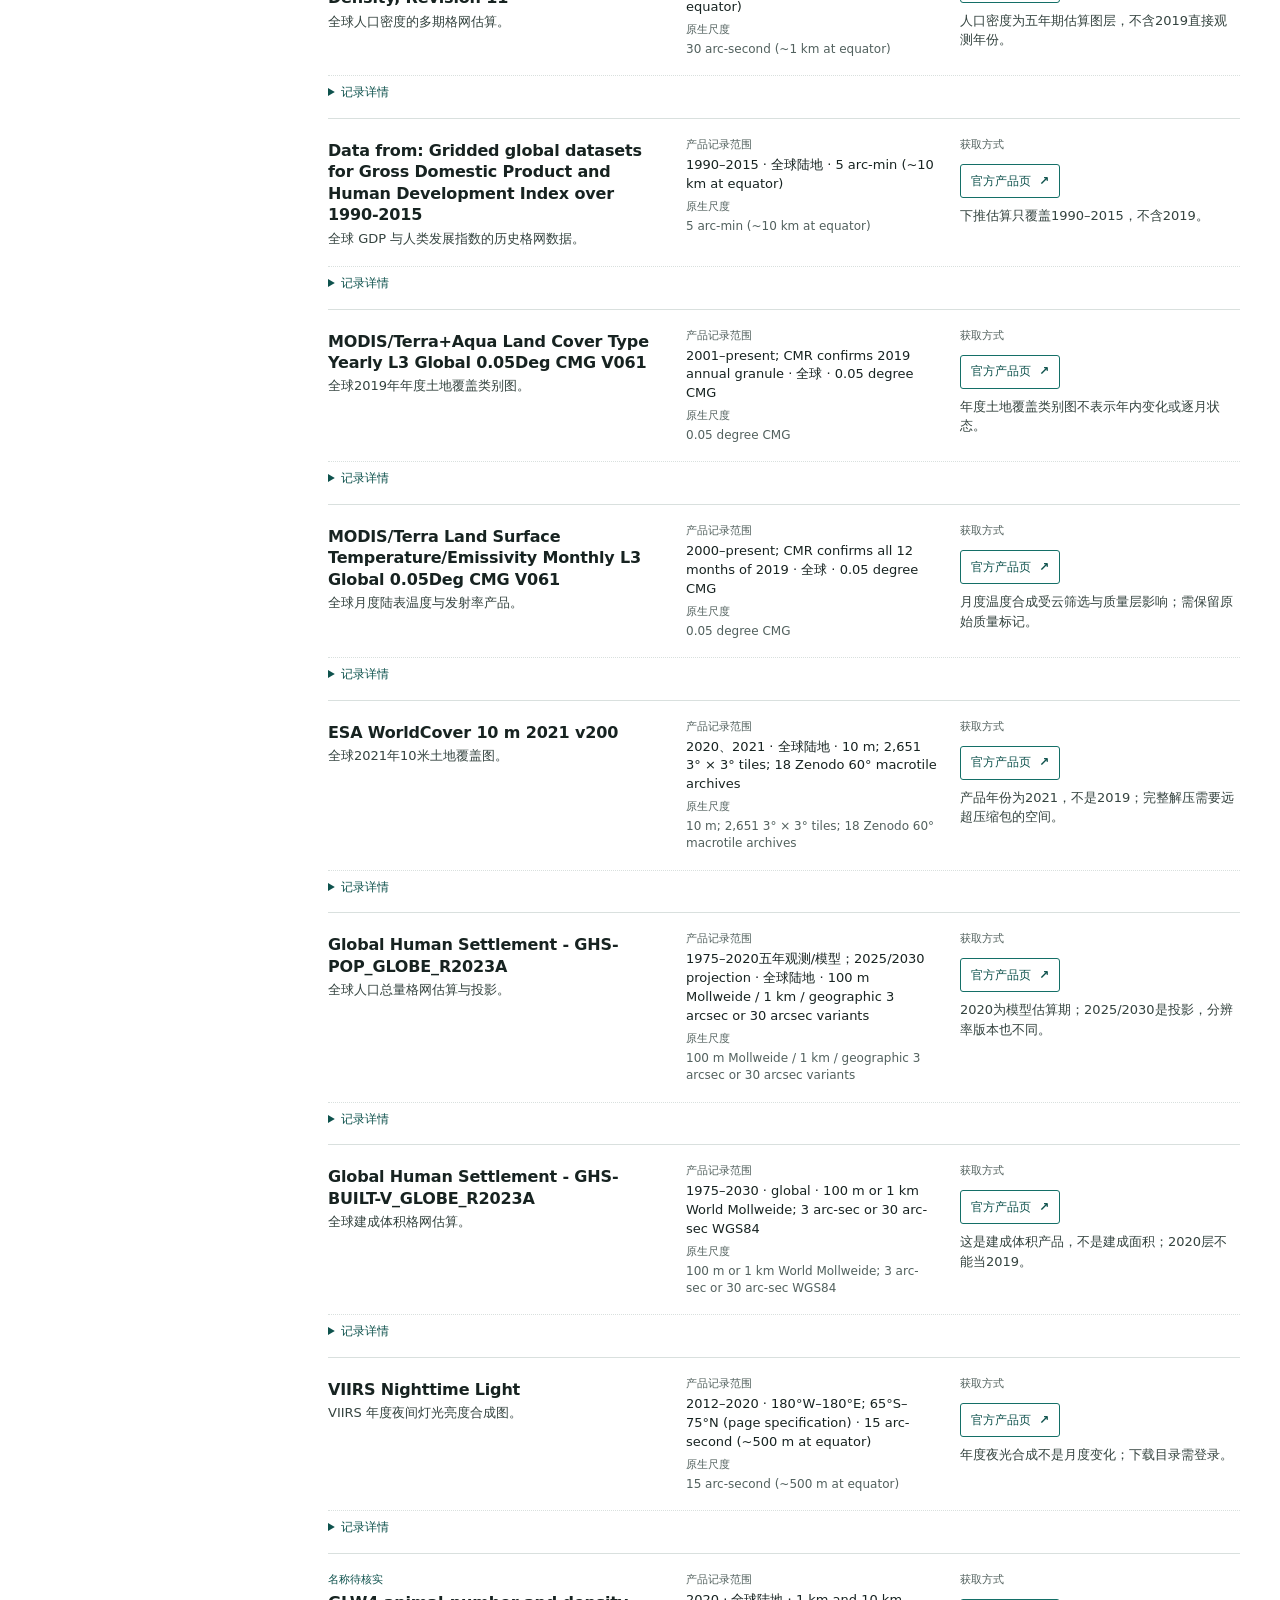
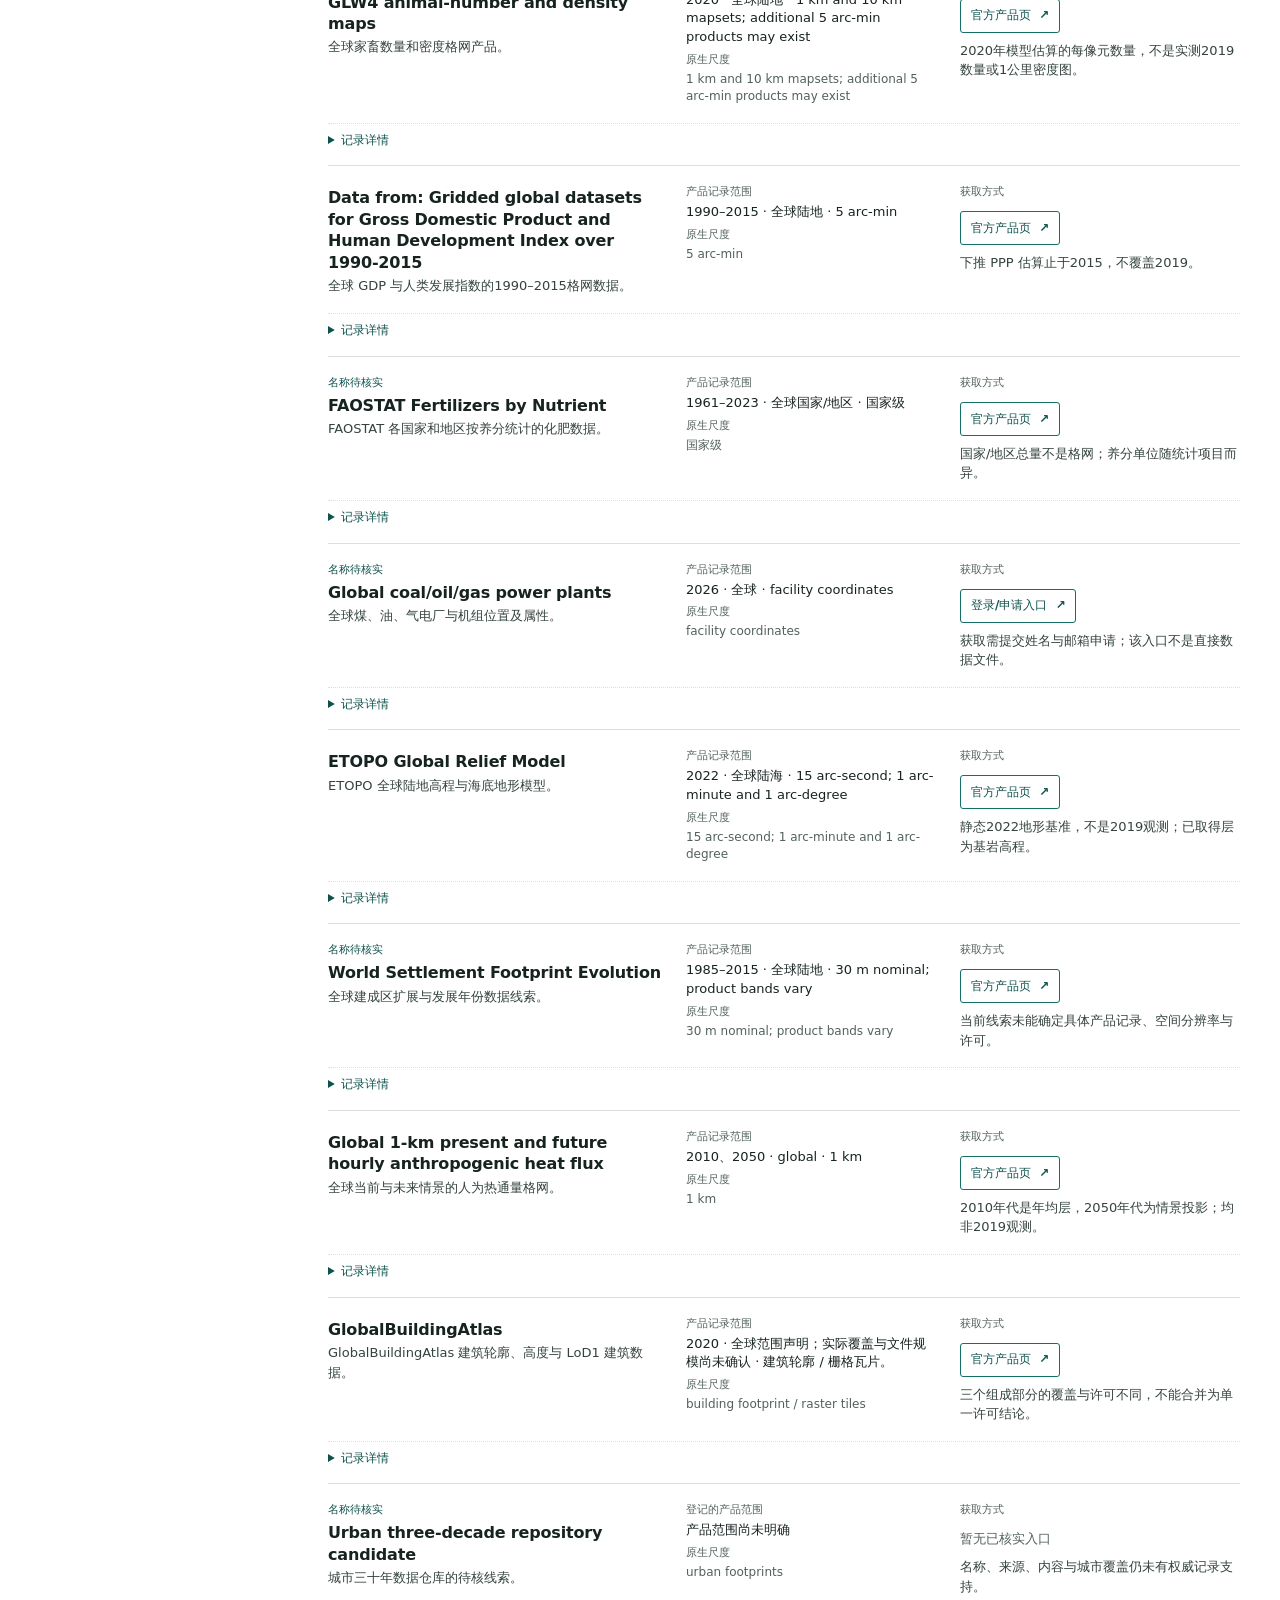
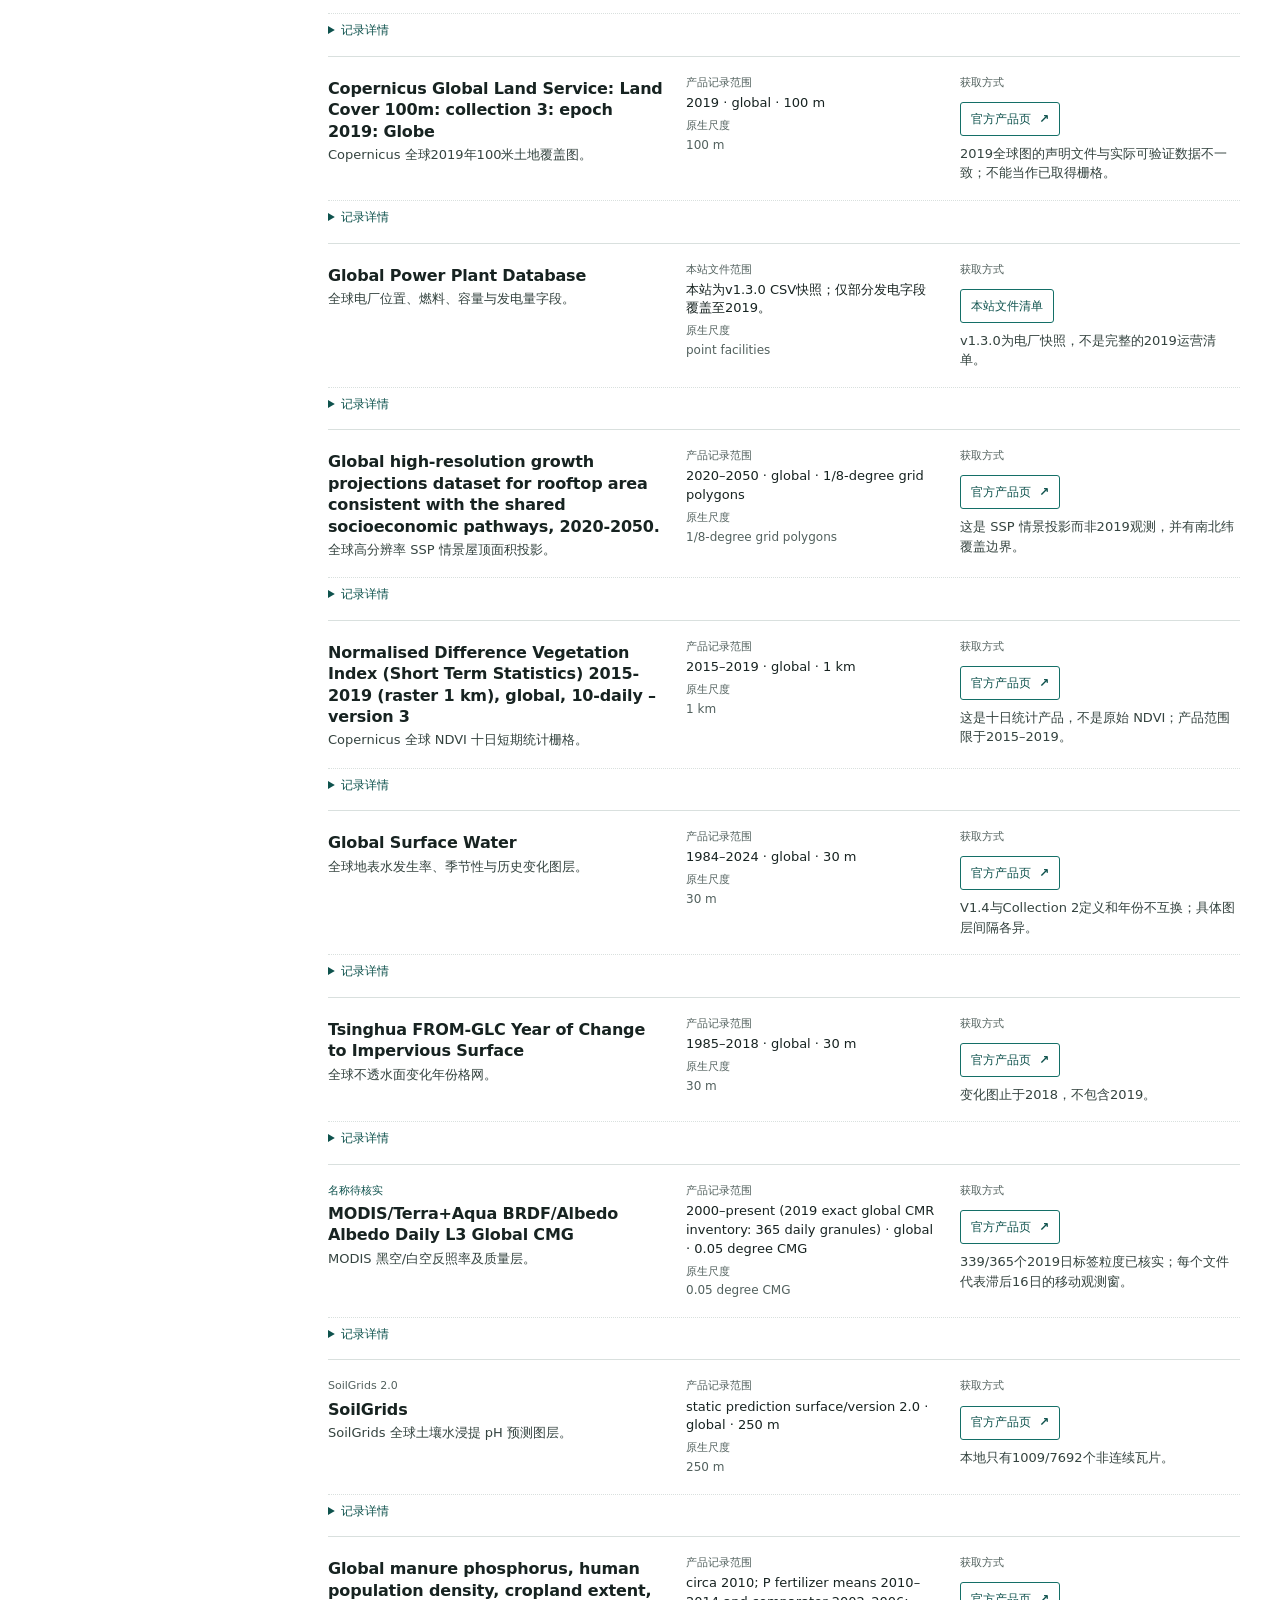
==== commit b28f3b47: "Unify global data sources in the main searchable catalog" ====
--- a/global-human-indicators.html
+++ b/global-human-indicators.html
@@ -1 +1 @@
-<!doctype html><html lang="zh-CN"><head><meta charset="utf-8"><meta name="viewport" content="width=device-width, initial-scale=1"><title>AerosolCity · 全球人类活动数据</title><link rel="stylesheet" href="./styles.css?v=d034-r02"><script src="./human-indicators.js?v=d036-r05" defer></script></head><body><header class="site-header"><a class="brand" href="./index.html"><span class="brand-name">AerosolCity</span><span class="brand-subtitle">全球人类活动数据</span></a><a class="header-link" href="./index.html">原有数据目录</a></header><main class="page-shell"><section class="intro"><p class="eyebrow">数据目录</p><h1>全球人类活动数据</h1><p class="intro-note" id="scope-note"></p><p id="counts" class="intro-note"></p></section><section class="catalog"><form class="filter-panel" id="human-filters"><label for="human-search">搜索数据与定义</label><input id="human-search" type="search" placeholder="GDP、装机、NOₓ…"><label for="human-domain">领域</label><select id="human-domain"><option value="">全部领域</option></select></form><p id="human-error" hidden></p><div id="human-list"></div></section><section class="intro"><h2>未核验或未生成的数据</h2><p class="intro-note">下列缺口未通过真实来源门禁，没有下载入口。</p><div id="human-gaps"></div></section></main></body></html>+<!doctype html><html lang="zh-CN"><head><meta charset="utf-8"><meta name="viewport" content="width=device-width, initial-scale=1"><meta http-equiv="refresh" content="0;url=./index.html"><title>全球数据目录</title></head><body><a href="./index.html">全球数据目录</a><script>location.replace("./index.html");</script></body></html>
